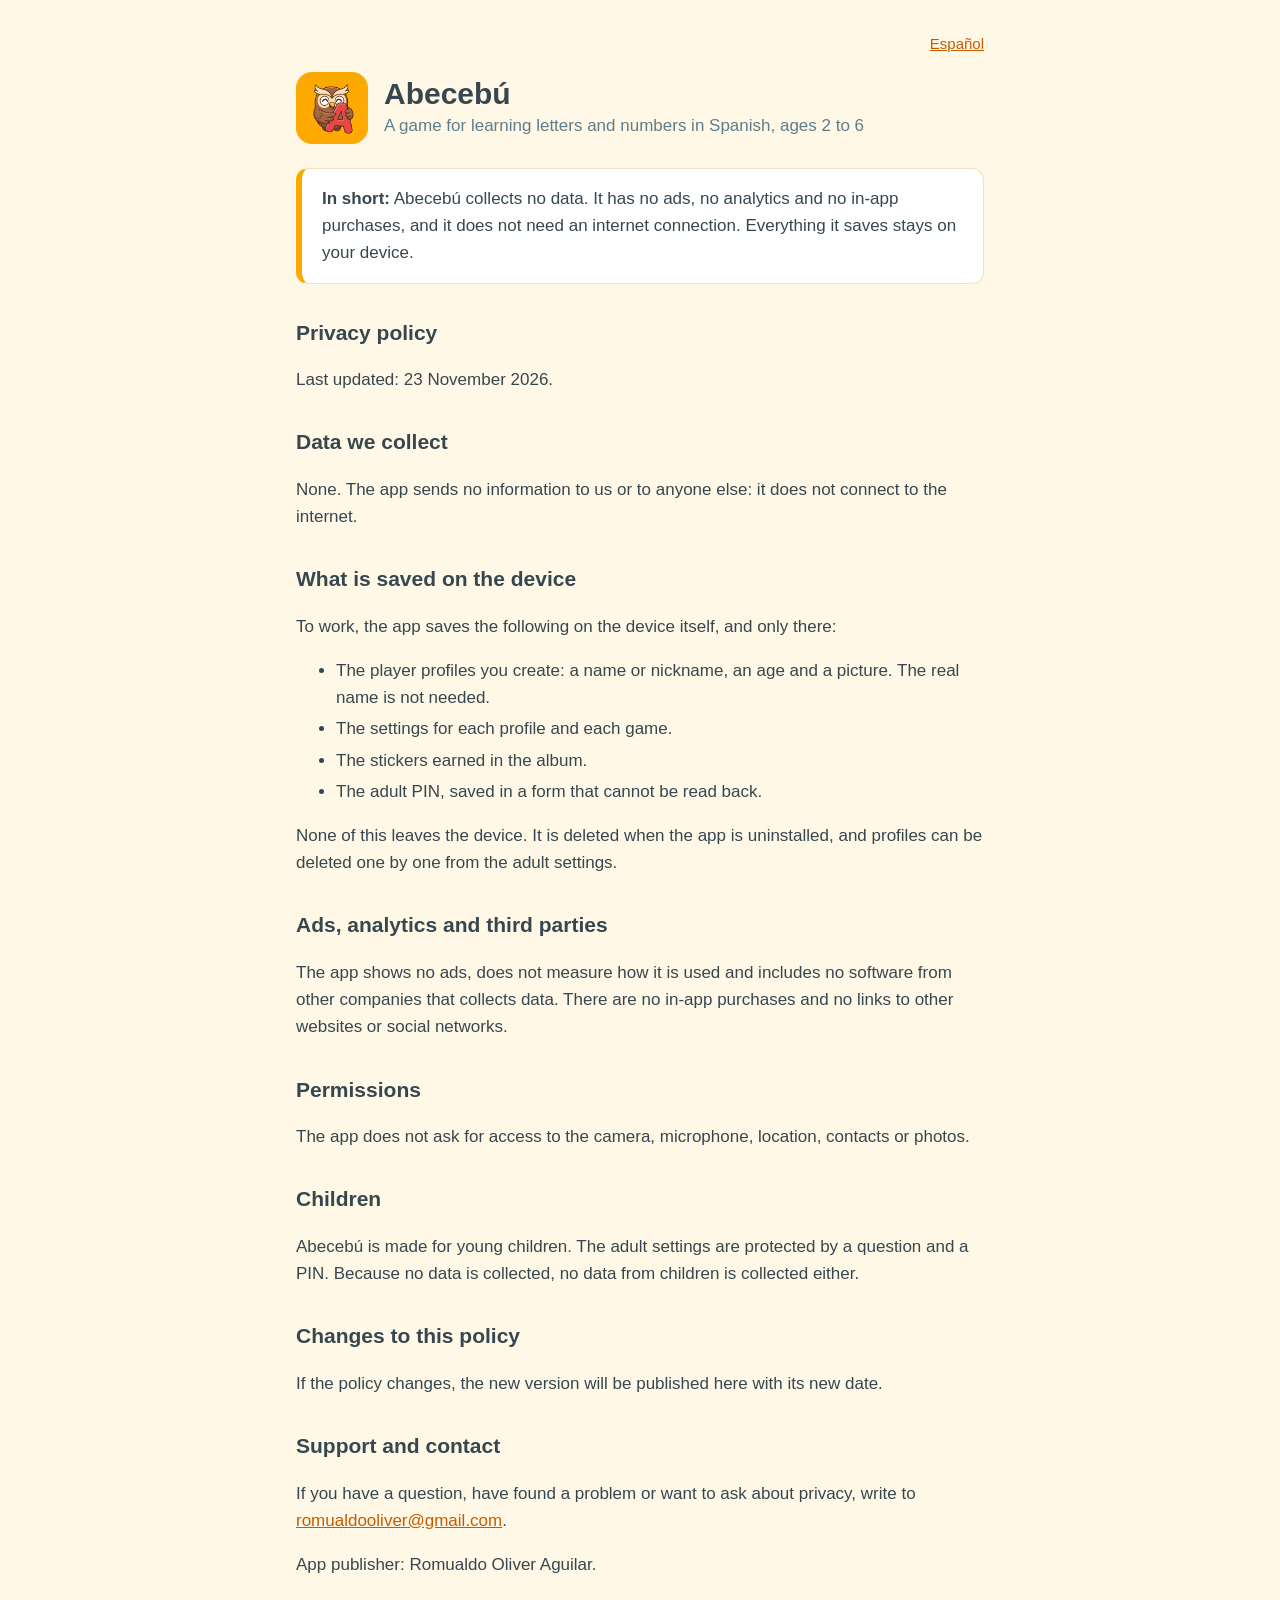
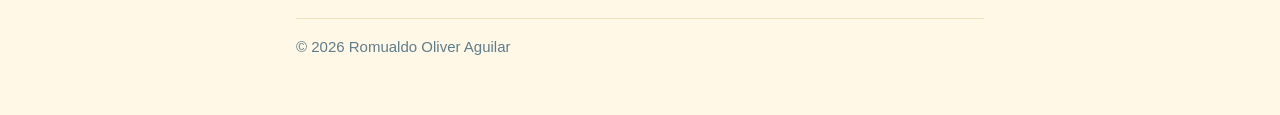
==== en.html @ e5b9dff1 "Web de Abecebú: política de privacidad y soporte Página en español e inglés para los enlaces de priv" ====
<!doctype html>
<html lang="en">
<head>
<meta charset="utf-8">
<meta name="viewport" content="width=device-width, initial-scale=1">
<title>Abecebú: privacy and support</title>
<meta name="description" content="Privacy policy and support for Abecebú, a game for learning letters and numbers in Spanish.">
<link rel="icon" href="icono.png">
<link rel="stylesheet" href="estilo.css">
</head>
<body>
<main>
<p class="idioma"><a href="index.html" lang="es">Español</a></p>
<header>
  <img src="icono.png" alt="Abecebú icon: an owl hugging the letter A">
  <div>
    <h1>Abecebú</h1>
    <p>A game for learning letters and numbers in Spanish, ages 2 to 6</p>
  </div>
</header>

<div class="resumen">
  <p><strong>In short:</strong> Abecebú collects no data. It has no ads, no analytics and no
  in-app purchases, and it does not need an internet connection. Everything it saves stays on
  your device.</p>
</div>

<h2 id="privacy">Privacy policy</h2>
<p>Last updated: 23 November 2026.</p>

<h2>Data we collect</h2>
<p>None. The app sends no information to us or to anyone else: it does not connect to the
internet.</p>

<h2>What is saved on the device</h2>
<p>To work, the app saves the following on the device itself, and only there:</p>
<ul>
  <li>The player profiles you create: a name or nickname, an age and a picture. The real name
  is not needed.</li>
  <li>The settings for each profile and each game.</li>
  <li>The stickers earned in the album.</li>
  <li>The adult PIN, saved in a form that cannot be read back.</li>
</ul>
<p>None of this leaves the device. It is deleted when the app is uninstalled, and profiles can
be deleted one by one from the adult settings.</p>

<h2>Ads, analytics and third parties</h2>
<p>The app shows no ads, does not measure how it is used and includes no software from other
companies that collects data. There are no in-app purchases and no links to other websites or
social networks.</p>

<h2>Permissions</h2>
<p>The app does not ask for access to the camera, microphone, location, contacts or photos.</p>

<h2>Children</h2>
<p>Abecebú is made for young children. The adult settings are protected by a question and a
PIN. Because no data is collected, no data from children is collected either.</p>

<h2>Changes to this policy</h2>
<p>If the policy changes, the new version will be published here with its new date.</p>

<h2 id="support">Support and contact</h2>
<p>If you have a question, have found a problem or want to ask about privacy, write to
<a href="mailto:romualdooliver@gmail.com">romualdooliver@gmail.com</a>.</p>
<p>App publisher: Romualdo Oliver Aguilar.</p>

<footer>© 2026 Romualdo Oliver Aguilar</footer>
</main>
</body>
</html>
---- estilo.css ----
:root {
  --fondo: #fff8e6;
  --tarjeta: #ffffff;
  --texto: #37474f;
  --suave: #607d8b;
  --naranja: #fba801;
  --enlace: #c75b00;
  --borde: #f1e2bd;
}
@media (prefers-color-scheme: dark) {
  :root {
    --fondo: #1f2529;
    --tarjeta: #2a3238;
    --texto: #eceff1;
    --suave: #b0bec5;
    --enlace: #ffc247;
    --borde: #3a454d;
  }
}
* { box-sizing: border-box; }
body {
  margin: 0;
  background: var(--fondo);
  color: var(--texto);
  font: 17px/1.6 -apple-system, BlinkMacSystemFont, "Segoe UI", Roboto, Helvetica, Arial, sans-serif;
}
main { max-width: 720px; margin: 0 auto; padding: 32px 16px 56px; }
header { display: flex; align-items: center; gap: 16px; margin-bottom: 8px; }
header img { width: 72px; height: 72px; border-radius: 16px; }
header p { margin: 0; color: var(--suave); }
h1 { font-size: 30px; line-height: 1.2; margin: 0; }
h2 { font-size: 21px; margin: 32px 0 8px; }
a { color: var(--enlace); }
.idioma { text-align: right; font-size: 15px; margin: 0 0 16px; }
.resumen {
  background: var(--tarjeta);
  border: 1px solid var(--borde);
  border-left: 6px solid var(--naranja);
  border-radius: 12px;
  padding: 16px 20px;
  margin: 24px 0;
}
.resumen p { margin: 0; }
li { margin: 4px 0; }
footer { margin-top: 40px; padding-top: 16px; border-top: 1px solid var(--borde); color: var(--suave); font-size: 15px; }
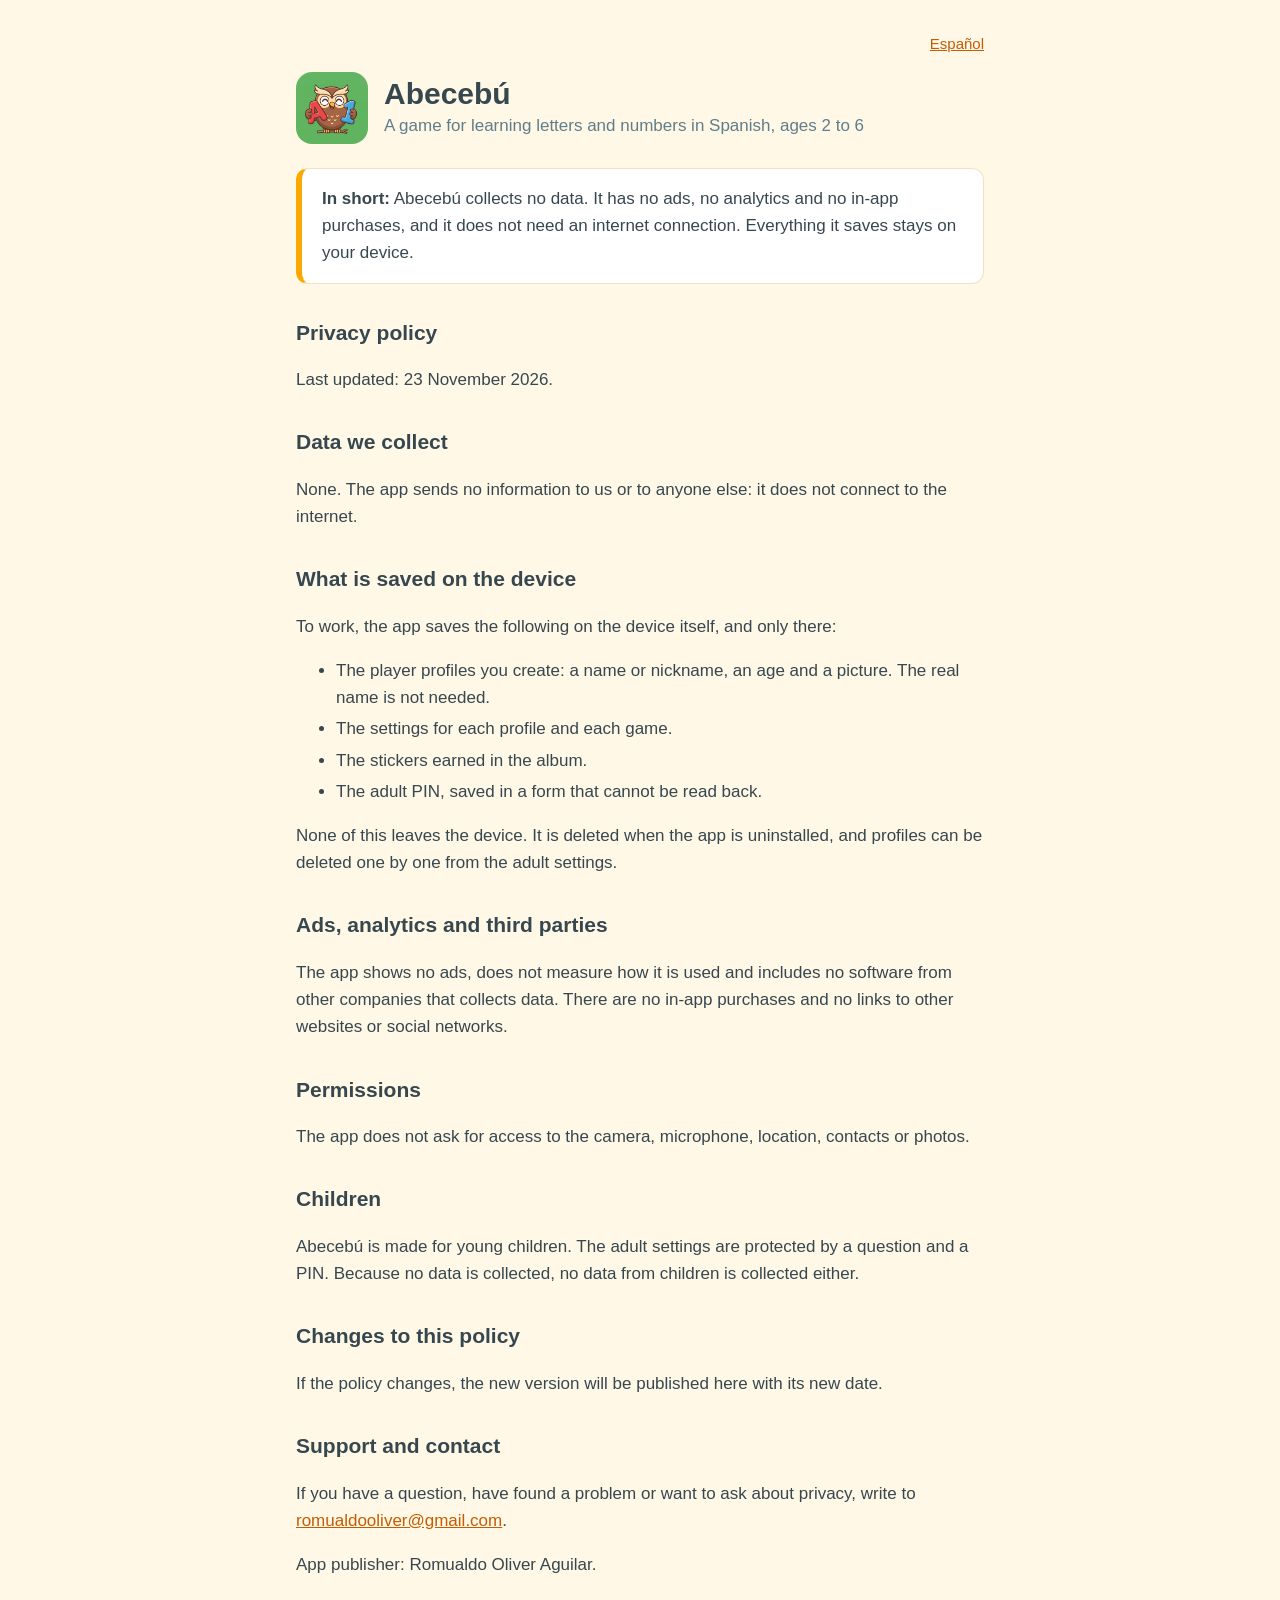
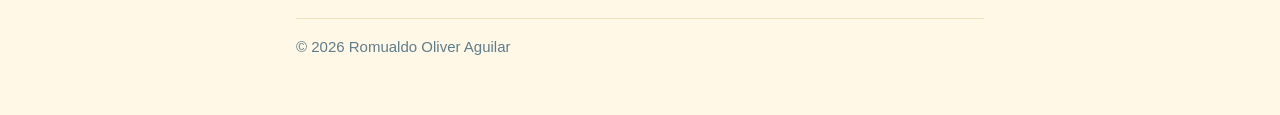
==== commit 5fc92dc6: "Icono nuevo: el búho con la A y el 1 Co-Authored-By: Claude Fable 5.2 <noreply@anthropic.com>" ====
--- a/en.html
+++ b/en.html
@@ -12,7 +12,7 @@
 <main>
 <p class="idioma"><a href="index.html" lang="es">Español</a></p>
 <header>
-  <img src="icono.png" alt="Abecebú icon: an owl hugging the letter A">
+  <img src="icono.png" alt="Abecebú icon: an owl holding the letter A and the number 1">
   <div>
     <h1>Abecebú</h1>
     <p>A game for learning letters and numbers in Spanish, ages 2 to 6</p>
